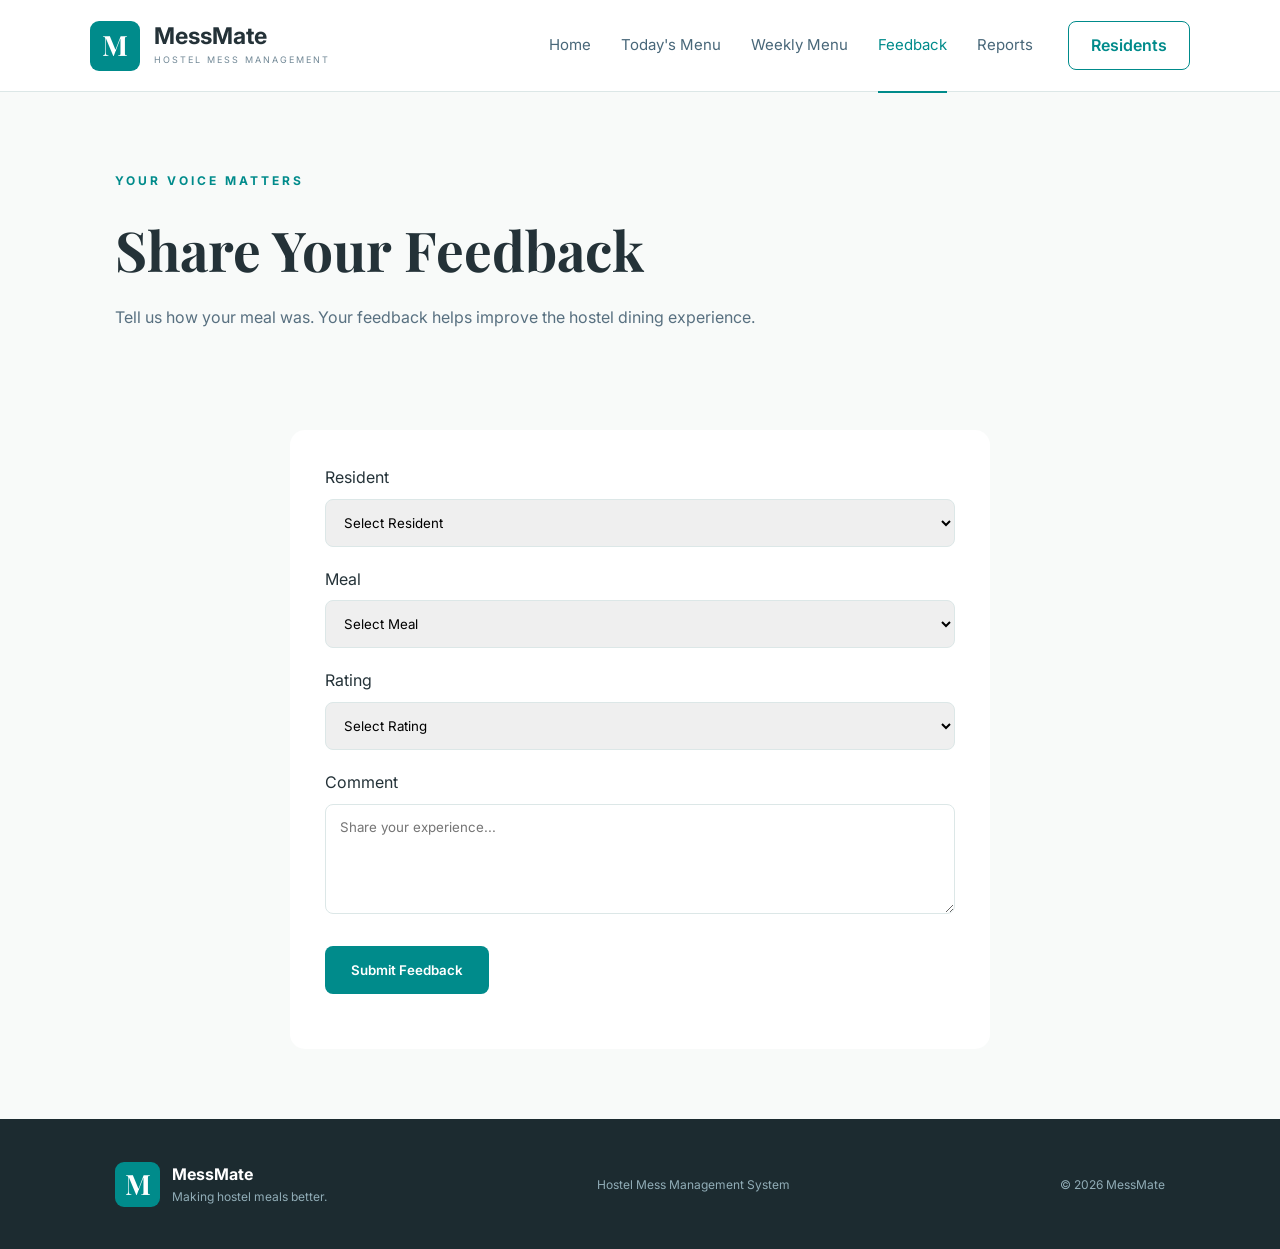
==== messmate/src/main/resources/static/feedback.html @ 9f2eb9ca "Dhevinth Project" ====
<!DOCTYPE html>
<html lang="en">

<head>

    <meta charset="UTF-8">
    <meta name="viewport" content="width=device-width, initial-scale=1.0">

    <title>MessMate | Feedback</title>

    <link rel="preconnect" href="https://fonts.googleapis.com">

    <link rel="preconnect"
          href="https://fonts.gstatic.com"
          crossorigin>

    <link href="https://fonts.googleapis.com/css2?family=Inter:wght@400;500;600;700&family=Playfair+Display:wght@600;700&display=swap"
          rel="stylesheet">

    <link rel="stylesheet"
          href="css/style.css">

</head>

<body>

<header class="navbar">

    <a href="index.html" class="logo">

        <div class="logo-box">M</div>

        <div>
            <h2>MessMate</h2>
            <span>HOSTEL MESS MANAGEMENT</span>
        </div>

    </a>

    <nav>

        <a href="index.html">Home</a>

        <a href="index.html#today">
            Today's Menu
        </a>

        <a href="menu.html">
            Weekly Menu
        </a>

        <a href="feedback.html" class="active">
            Feedback
        </a>

        <a href="reports.html">
            Reports
        </a>

    </nav>

    <a href="residents.html"
       class="resident-btn">
        Residents
    </a>

</header>


<section class="page-header">

    <span class="small-title">
        YOUR VOICE MATTERS
    </span>

    <h1>
        Share Your Feedback
    </h1>

    <p>
        Tell us how your meal was. Your feedback helps
        improve the hostel dining experience.
    </p>

</section>


<section class="section">

    <div class="feedback-card"
         style="max-width:700px;margin:auto;">

        <form id="feedbackForm">

            <label>Resident</label>

            <select id="residentId" required
                    style="width:100%;padding:14px;margin:8px 0 20px;border:1px solid #dce7e7;border-radius:8px;">
                <option value="">
                    Select Resident
                </option>
            </select>


            <label>Meal</label>

            <select id="mealId" required
                    style="width:100%;padding:14px;margin:8px 0 20px;border:1px solid #dce7e7;border-radius:8px;">
                <option value="">
                    Select Meal
                </option>
            </select>


            <label>Rating</label>

            <select id="rating" required
                    style="width:100%;padding:14px;margin:8px 0 20px;border:1px solid #dce7e7;border-radius:8px;">

                <option value="">
                    Select Rating
                </option>

                <option value="5">
                    5 - Excellent
                </option>

                <option value="4">
                    4 - Good
                </option>

                <option value="3">
                    3 - Average
                </option>

                <option value="2">
                    2 - Poor
                </option>

                <option value="1">
                    1 - Very Poor
                </option>

            </select>


            <label>
                Comment
            </label>

            <textarea id="comment"
                      maxlength="500"
                      rows="5"
                      placeholder="Share your experience..."
                      style="width:100%;padding:14px;margin:8px 0 25px;border:1px solid #dce7e7;border-radius:8px;resize:vertical;"></textarea>


            <button type="submit"
                    class="button primary">

                Submit Feedback

            </button>

        </form>


        <div id="message"
             style="margin-top:20px;">
        </div>

    </div>

</section>


<footer>

    <div class="footer-left">

        <div class="logo-box">
            M
        </div>

        <div>

            <strong>
                MessMate
            </strong>

            <span>
                Making hostel meals better.
            </span>

        </div>

    </div>

    <div class="footer-center">
        Hostel Mess Management System
    </div>

    <div class="footer-right">
        © 2026 MessMate
    </div>

</footer>


<script>

    const API = "/api";


    async function loadResidents() {

        const response =
            await fetch(
                API + "/residents"
            );

        const residents =
            await response.json();

        const select =
            document.getElementById(
                "residentId"
            );

        residents.forEach(resident => {

            const option =
                document.createElement("option");

            option.value =
                resident.id;

            option.textContent =
                resident.name +
                " - Room " +
                resident.roomNo;

            select.appendChild(option);

        });

    }


    async function loadMeals() {

        const today =
            new Date()
                .toISOString()
                .split("T")[0];


        const response =
            await fetch(
                API +
                "/meals?from=" +
                today +
                "&to=" +
                today
            );


        const meals =
            await response.json();


        const select =
            document.getElementById(
                "mealId"
            );


        meals.forEach(meal => {

            const option =
                document.createElement("option");

            option.value =
                meal.id;

            option.textContent =
                meal.mealType +
                " - " +
                meal.mealDate;

            select.appendChild(option);

        });

    }


    document.getElementById(
        "feedbackForm"
    ).addEventListener(
        "submit",
        async function(event) {

            event.preventDefault();


            const data = {

                residentId:
                    Number(
                        document.getElementById(
                            "residentId"
                        ).value
                    ),

                mealId:
                    Number(
                        document.getElementById(
                            "mealId"
                        ).value
                    ),

                rating:
                    Number(
                        document.getElementById(
                            "rating"
                        ).value
                    ),

                comment:
                document.getElementById(
                    "comment"
                ).value

            };


            const message =
                document.getElementById(
                    "message"
                );


            try {

                const response =
                    await fetch(
                        API + "/feedback",
                        {
                            method: "POST",

                            headers: {
                                "Content-Type":
                                    "application/json"
                            },

                            body:
                                JSON.stringify(data)
                        }
                    );


                const result =
                    await response.json();


                if (!response.ok) {

                    throw new Error(
                        result.error ||
                        "Unable to submit feedback"
                    );

                }


                message.innerHTML = `

                <div style="
                    padding:15px;
                    border-radius:8px;
                    background:#eaf7f6;
                    color:#006f73;
                ">
                    ✓ Feedback submitted successfully.
                </div>

            `;


                this.reset();


            } catch (error) {

                message.innerHTML = `

                <div style="
                    padding:15px;
                    border-radius:8px;
                    background:#fff0f0;
                    color:#c94b4b;
                ">
                    ${error.message}
                </div>

            `;

            }

        }
    );


    loadResidents();

    loadMeals();

</script>

</body>

</html>
---- messmate/src/main/resources/static/css/style.css ----
* {
    margin: 0;
    padding: 0;
    box-sizing: border-box;
}

:root {
    --teal: #008b8b;
    --teal-dark: #006f73;
    --teal-light: #eaf7f6;
    --cream: #f8faf9;
    --white: #ffffff;
    --dark: #243238;
    --text: #587080;
    --border: #dce7e7;
    --gold: #d4a72c;
    --danger: #c94b4b;
    --green: #59a36a;
}

html {
    scroll-behavior: smooth;
}

body {
    font-family: "Inter", sans-serif;
    background: var(--cream);
    color: var(--dark);
    line-height: 1.6;
}

a {
    text-decoration: none;
    color: inherit;
}

button,
input,
textarea,
select {
    font-family: inherit;
}

button {
    cursor: pointer;
}

.navbar {
    height: 92px;
    background: var(--white);
    border-bottom: 1px solid var(--border);
    display: flex;
    align-items: center;
    padding: 0 7%;
    gap: 35px;
    position: sticky;
    top: 0;
    z-index: 1000;
}

.logo {
    display: flex;
    align-items: center;
    gap: 14px;
    margin-right: auto;
}

.logo-box {
    width: 50px;
    height: 50px;
    border-radius: 9px;
    background: var(--teal);
    color: white;
    display: grid;
    place-items: center;
    font-family: "Playfair Display", serif;
    font-size: 28px;
    font-weight: 700;
}

.logo h2 {
    font-size: 23px;
    line-height: 1.1;
}

.logo span {
    display: block;
    color: #718896;
    font-size: 9px;
    letter-spacing: 2px;
    margin-top: 4px;
}

.navbar nav {
    display: flex;
    align-items: center;
    gap: 30px;
}

.navbar nav a {
    color: #486779;
    font-size: 15px;
    padding: 34px 0;
    border-bottom: 2px solid transparent;
}

.navbar nav a:hover,
.navbar nav a.active {
    color: var(--teal);
    border-bottom-color: var(--teal);
}

.resident-btn {
    border: 1px solid var(--teal);
    background: white;
    color: var(--teal);
    border-radius: 8px;
    padding: 11px 22px;
    font-weight: 600;
}

.resident-btn:hover {
    background: var(--teal);
    color: white;
}

.hero {
    min-height: 550px;
    padding: 95px 9% 70px;
    display: grid;
    grid-template-columns: 1.35fr .75fr;
    gap: 70px;
    align-items: center;
    background:
            radial-gradient(circle at 85% 25%, #eaf8f7 0, transparent 30%),
            var(--cream);
}

.small-title {
    color: var(--teal);
    font-size: 12px;
    letter-spacing: 3px;
    font-weight: 700;
}

.hero h1,
.page-header h1,
.section-heading h2,
.feedback-content h2 {
    font-family: "Playfair Display", serif;
}

.hero h1 {
    font-size: clamp(50px, 5vw, 78px);
    line-height: .98;
    margin: 25px 0;
    max-width: 800px;
}

.hero h1 span {
    color: var(--teal);
    display: block;
}

.hero p {
    max-width: 700px;
    color: var(--text);
    font-size: 17px;
}

.hero-buttons {
    display: flex;
    gap: 15px;
    margin-top: 35px;
}

.button {
    display: inline-flex;
    align-items: center;
    justify-content: center;
    border-radius: 8px;
    padding: 15px 25px;
    font-weight: 600;
    border: 1px solid transparent;
}

.button.primary {
    background: var(--teal);
    color: white;
}

.button.primary:hover {
    background: var(--teal-dark);
}

.button.secondary {
    background: white;
    color: var(--dark);
    border-color: var(--border);
}

.button.secondary:hover {
    border-color: var(--teal);
    color: var(--teal);
}

.today-card {
    background: white;
    border: 1px solid var(--border);
    border-radius: 16px;
    padding: 30px;
    box-shadow: 0 15px 40px rgba(30, 70, 70, .07);
}

.today-header {
    display: flex;
    justify-content: space-between;
    gap: 20px;
    padding-bottom: 25px;
    border-bottom: 1px solid var(--border);
}

.today-header span {
    color: var(--text);
    font-size: 14px;
}

.today-header h3 {
    font-family: "Playfair Display", serif;
    font-size: 27px;
    margin-top: 5px;
}

.open-status {
    color: #4d8b59;
    font-size: 13px;
    font-weight: 600;
}

.open-status i {
    width: 8px;
    height: 8px;
    display: inline-block;
    background: var(--green);
    border-radius: 50%;
    margin-right: 6px;
}

.meal-time-row {
    margin-top: 10px;
}

.meal-time-row > div {
    display: flex;
    justify-content: space-between;
    padding: 18px 0;
    border-bottom: 1px solid #edf1f1;
}

.meal-time-row span {
    color: var(--text);
}

.meal-time-row strong {
    font-size: 14px;
}

.stats-container {
    max-width: 82%;
    margin: -35px auto 70px;
    position: relative;
    z-index: 5;
    display: grid;
    grid-template-columns: repeat(4, 1fr);
    gap: 18px;
}

.stat {
    background: white;
    border: 1px solid var(--border);
    border-radius: 12px;
    padding: 24px;
    display: flex;
    align-items: center;
    gap: 16px;
    box-shadow: 0 8px 25px rgba(30, 70, 70, .05);
}

.stat-icon {
    width: 50px;
    height: 50px;
    border-radius: 9px;
    background: var(--teal-light);
    display: grid;
    place-items: center;
    font-size: 23px;
}

.stat strong {
    display: block;
    font-size: 24px;
}

.stat span {
    color: #75909f;
    font-size: 12px;
}

.section {
    max-width: 82%;
    margin: 0 auto;
    padding: 70px 0;
}

.section-heading {
    display: flex;
    justify-content: space-between;
    align-items: end;
    margin-bottom: 35px;
}

.section-heading h2 {
    font-size: 44px;
    line-height: 1;
    margin-top: 10px;
}

.date-label {
    color: var(--text);
}

.meal-grid {
    display: grid;
    grid-template-columns: repeat(3, 1fr);
    gap: 22px;
}

.meal-card {
    background: white;
    border: 1px solid var(--border);
    border-radius: 14px;
    padding: 28px;
    transition: .25s;
}

.meal-card:hover {
    transform: translateY(-4px);
    box-shadow: 0 12px 30px rgba(30, 70, 70, .08);
}

.meal-card h3 {
    font-family: "Playfair Display", serif;
    font-size: 26px;
    margin: 8px 0 20px;
}

.menu-list {
    display: flex;
    flex-wrap: wrap;
    gap: 8px;
}

.menu-tag {
    background: var(--teal-light);
    color: var(--teal-dark);
    padding: 7px 12px;
    border-radius: 20px;
    font-size: 12px;
}

.loading,
.empty-state {
    background: white;
    border: 1px solid var(--border);
    border-radius: 14px;
    padding: 45px;
    text-align: center;
    color: var(--text);
}

.features {
    padding: 100px 9%;
    background: #edf5f4;
    display: grid;
    grid-template-columns: .8fr 1.2fr;
    gap: 80px;
}

.features-intro h2 {
    font-family: "Playfair Display", serif;
    font-size: 45px;
    line-height: 1.05;
    margin: 18px 0;
}

.features-intro p {
    color: var(--text);
}

.feature-grid {
    display: grid;
    grid-template-columns: 1fr 1fr;
    gap: 40px;
}

.feature {
    border-top: 1px solid #c8d9d8;
    padding-top: 20px;
}

.feature > span {
    color: var(--teal);
    font-weight: 700;
    font-size: 12px;
}

.feature h3 {
    margin: 12px 0 8px;
}

.feature p {
    color: var(--text);
    font-size: 14px;
}

.weekly-container {
    display: grid;
    gap: 15px;
}

.week-day {
    background: white;
    border: 1px solid var(--border);
    border-radius: 12px;
    padding: 22px;
}

.feedback-section {
    padding: 100px 9%;
    background: #1f3035;
    color: white;
    display: grid;
    grid-template-columns: 1fr .8fr;
    gap: 80px;
    align-items: center;
}

.feedback-content h2 {
    font-size: 55px;
    line-height: 1;
    margin: 20px 0;
}

.feedback-content p {
    color: #b8c9ce;
    max-width: 600px;
}

.feedback-card {
    background: white;
    color: var(--dark);
    border-radius: 15px;
    padding: 35px;
}

.feedback-card > span {
    color: var(--text);
}

.stars {
    color: var(--gold);
    font-size: 34px;
    letter-spacing: 5px;
    margin: 20px 0;
}

.report-grid {
    display: grid;
    grid-template-columns: repeat(4, 1fr);
    gap: 24px;
}

.report-card {
    background: white;
    border: 1px solid var(--border);
    border-radius: 14px;
    padding: 40px 30px;
}

.report-card span {
    display: block;
    color: var(--text);
    font-size: 14px;
}

.report-card strong {
    display: block;
    color: var(--teal);
    font-family: "Playfair Display", serif;
    font-size: 48px;
    margin: 20px 0;
}

.report-card small {
    color: #78909d;
}

.page-header {
    max-width: 82%;
    margin: auto;
    padding: 75px 0 30px;
}

.page-header h1 {
    font-size: 55px;
    margin: 12px 0;
}

.page-header p {
    color: var(--text);
    max-width: 650px;
}

.rating-display {
    background: white;
    border: 1px solid var(--border);
    border-radius: 14px;
    padding: 40px;
    display: flex;
    align-items: center;
    gap: 50px;
}

.big-rating {
    display: flex;
    align-items: baseline;
}

.big-rating strong {
    color: var(--teal);
    font-family: "Playfair Display", serif;
    font-size: 75px;
}

.big-rating span {
    color: var(--text);
    font-size: 18px;
}

.rating-stars {
    color: var(--gold);
    font-size: 30px;
    letter-spacing: 5px;
}

.low-rated-container {
    display: grid;
    gap: 15px;
}

.low-rated-card {
    background: white;
    border: 1px solid var(--border);
    border-radius: 14px;
    padding: 25px 30px;
    display: flex;
    justify-content: space-between;
    align-items: center;
}

.low-rated-info h3 {
    font-family: "Playfair Display", serif;
    font-size: 25px;
    margin: 5px 0 12px;
}

.low-rated-info .menu-items {
    display: flex;
    flex-wrap: wrap;
    gap: 7px;
}

.low-rating {
    min-width: 120px;
    text-align: right;
}

.low-rating strong {
    color: var(--danger);
    font-family: "Playfair Display", serif;
    font-size: 35px;
}

.low-rating span {
    color: var(--gold);
}

.low-rating small {
    display: block;
    color: var(--text);
    font-size: 11px;
}

.empty-icon {
    font-size: 35px;
    margin-bottom: 10px;
}

footer {
    background: #1c2b30;
    color: white;
    min-height: 130px;
    padding: 35px 9%;
    display: flex;
    align-items: center;
    justify-content: space-between;
}

.footer-left {
    display: flex;
    align-items: center;
    gap: 12px;
}

.footer-left .logo-box {
    width: 45px;
    height: 45px;
}

.footer-left strong,
.footer-left span {
    display: block;
}

.footer-left span,
.footer-center,
.footer-right {
    color: #91adb7;
    font-size: 12px;
}

@media (max-width: 1000px) {

    .navbar {
        padding: 0 4%;
    }

    .navbar nav {
        gap: 15px;
    }

    .hero,
    .features,
    .feedback-section {
        grid-template-columns: 1fr;
    }

    .stats-container,
    .report-grid {
        grid-template-columns: repeat(2, 1fr);
    }

    .meal-grid {
        grid-template-columns: 1fr 1fr;
    }

}

@media (max-width: 700px) {

    .navbar {
        height: auto;
        padding: 15px 5%;
        flex-wrap: wrap;
    }

    .navbar nav {
        order: 3;
        width: 100%;
        overflow-x: auto;
    }

    .navbar nav a {
        padding: 12px 0;
        white-space: nowrap;
    }

    .hero {
        padding: 60px 7%;
    }

    .hero h1 {
        font-size: 48px;
    }

    .section,
    .page-header {
        max-width: 88%;
    }

    .stats-container {
        max-width: 88%;
        grid-template-columns: 1fr;
        margin-top: 20px;
    }

    .meal-grid,
    .feature-grid,
    .report-grid {
        grid-template-columns: 1fr;
    }

    .section-heading {
        align-items: start;
        flex-direction: column;
        gap: 15px;
    }

    .section-heading h2 {
        font-size: 38px;
    }

    .feedback-content h2,
    .page-header h1 {
        font-size: 45px;
    }

    .rating-display {
        flex-direction: column;
        align-items: flex-start;
        gap: 20px;
    }

    .low-rated-card {
        flex-direction: column;
        align-items: flex-start;
        gap: 20px;
    }

    .low-rating {
        text-align: left;
    }

    footer {
        flex-direction: column;
        gap: 20px;
        text-align: center;
    }
}
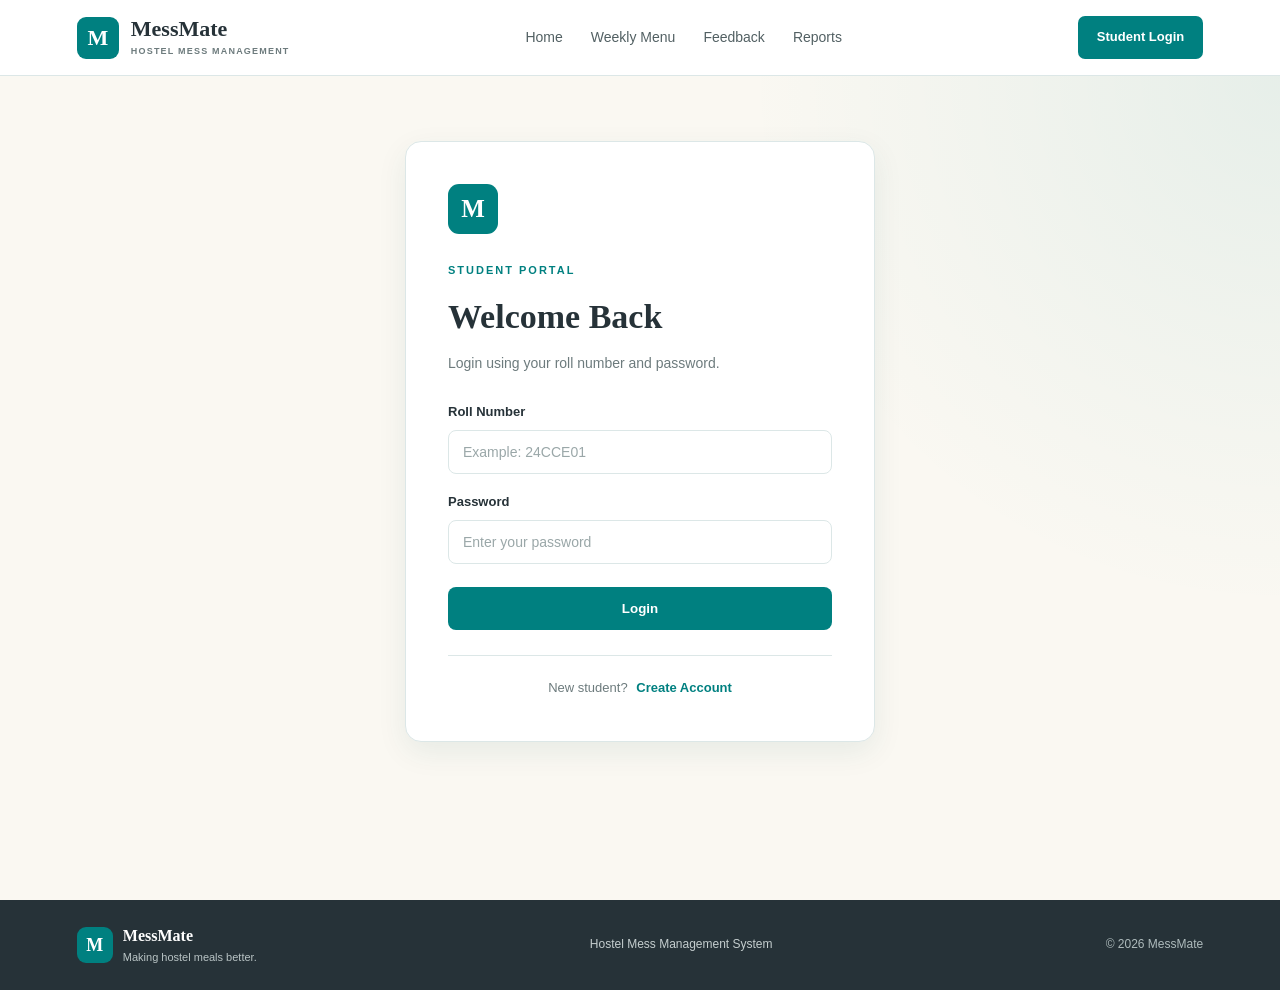
==== commit ecd62643: "Project" ====
--- a/messmate/src/main/resources/static/feedback.html
+++ b/messmate/src/main/resources/static/feedback.html
@@ -4,159 +4,159 @@
 <head>
 
     <meta charset="UTF-8">
-    <meta name="viewport" content="width=device-width, initial-scale=1.0">
-
-    <title>MessMate | Feedback</title>
-
-    <link rel="preconnect" href="https://fonts.googleapis.com">
-
-    <link rel="preconnect"
-          href="https://fonts.gstatic.com"
-          crossorigin>
-
-    <link href="https://fonts.googleapis.com/css2?family=Inter:wght@400;500;600;700&family=Playfair+Display:wght@600;700&display=swap"
-          rel="stylesheet">
+
+    <meta name="viewport"
+          content="width=device-width, initial-scale=1.0">
+
+    <title>Meal Feedback - MessMate</title>
 
     <link rel="stylesheet"
           href="css/style.css">
 
 </head>
 
-<body>
-
-<header class="navbar">
-
-    <a href="index.html" class="logo">
-
-        <div class="logo-box">M</div>
+<body class="dashboard-page">
+
+<nav class="navbar">
+
+    <div class="nav-container">
+
+        <a href="student-dashboard.html"
+           class="brand">
+            MessMate
+        </a>
+
+        <div class="nav-links">
+
+            <a href="student-dashboard.html">
+                Dashboard
+            </a>
+
+            <a href="menu.html">
+                Menu
+            </a>
+
+            <a href="optout.html">
+                Meal Opt-Out
+            </a>
+
+            <a href="#"
+               id="logoutBtn">
+                Logout
+            </a>
+
+        </div>
+
+    </div>
+
+</nav>
+
+
+<main>
+
+    <section class="dashboard-header">
 
         <div>
-            <h2>MessMate</h2>
-            <span>HOSTEL MESS MANAGEMENT</span>
+
+            <p class="small-title">
+                STUDENT PORTAL
+            </p>
+
+            <h1>
+                Meal Feedback
+            </h1>
+
+            <p>
+                Rate your meal and share your feedback.
+            </p>
+
         </div>
 
-    </a>
-
-    <nav>
-
-        <a href="index.html">Home</a>
-
-        <a href="index.html#today">
-            Today's Menu
-        </a>
-
-        <a href="menu.html">
-            Weekly Menu
-        </a>
-
-        <a href="feedback.html" class="active">
-            Feedback
-        </a>
-
-        <a href="reports.html">
-            Reports
-        </a>
-
-    </nav>
-
-    <a href="residents.html"
-       class="resident-btn">
-        Residents
-    </a>
-
-</header>
-
-
-<section class="page-header">
-
-    <span class="small-title">
-        YOUR VOICE MATTERS
-    </span>
-
-    <h1>
-        Share Your Feedback
-    </h1>
-
-    <p>
-        Tell us how your meal was. Your feedback helps
-        improve the hostel dining experience.
-    </p>
-
-</section>
-
-
-<section class="section">
-
-    <div class="feedback-card"
-         style="max-width:700px;margin:auto;">
+    </section>
+
+
+    <section class="student-profile-card">
+
+        <h2>
+            Submit Feedback
+        </h2>
+
+        <br>
+
 
         <form id="feedbackForm">
 
-            <label>Resident</label>
-
-            <select id="residentId" required
-                    style="width:100%;padding:14px;margin:8px 0 20px;border:1px solid #dce7e7;border-radius:8px;">
+            <label for="meal">
+                Select Meal
+            </label>
+
+            <select id="meal"
+                    required>
+
                 <option value="">
-                    Select Resident
-                </option>
+                    Loading meals...
+                </option>
+
             </select>
 
 
-            <label>Meal</label>
-
-            <select id="mealId" required
-                    style="width:100%;padding:14px;margin:8px 0 20px;border:1px solid #dce7e7;border-radius:8px;">
+            <br><br>
+
+
+            <label for="rating">
+                Rating
+            </label>
+
+            <select id="rating"
+                    required>
+
                 <option value="">
-                    Select Meal
-                </option>
-            </select>
-
-
-            <label>Rating</label>
-
-            <select id="rating" required
-                    style="width:100%;padding:14px;margin:8px 0 20px;border:1px solid #dce7e7;border-radius:8px;">
-
-                <option value="">
-                    Select Rating
+                    Select rating
+                </option>
+
+                <option value="1">
+                    1 - Very Poor
+                </option>
+
+                <option value="2">
+                    2 - Poor
+                </option>
+
+                <option value="3">
+                    3 - Average
+                </option>
+
+                <option value="4">
+                    4 - Good
                 </option>
 
                 <option value="5">
                     5 - Excellent
                 </option>
 
-                <option value="4">
-                    4 - Good
-                </option>
-
-                <option value="3">
-                    3 - Average
-                </option>
-
-                <option value="2">
-                    2 - Poor
-                </option>
-
-                <option value="1">
-                    1 - Very Poor
-                </option>
-
             </select>
 
 
-            <label>
+            <br><br>
+
+
+            <label for="comment">
                 Comment
             </label>
 
-            <textarea id="comment"
-                      maxlength="500"
-                      rows="5"
-                      placeholder="Share your experience..."
-                      style="width:100%;padding:14px;margin:8px 0 25px;border:1px solid #dce7e7;border-radius:8px;resize:vertical;"></textarea>
-
-
-            <button type="submit"
-                    class="button primary">
+            <textarea
+                    id="comment"
+                    rows="5"
+                    placeholder="Write your feedback..."
+            ></textarea>
+
+
+            <br>
+
+
+            <button
+                    type="submit"
+                    class="auth-button">
 
                 Submit Feedback
 
@@ -165,187 +165,135 @@
         </form>
 
 
-        <div id="message"
-             style="margin-top:20px;">
-        </div>
-
-    </div>
-
-</section>
-
-
-<footer>
-
-    <div class="footer-left">
-
-        <div class="logo-box">
-            M
-        </div>
-
-        <div>
-
-            <strong>
-                MessMate
-            </strong>
-
-            <span>
-                Making hostel meals better.
-            </span>
-
-        </div>
-
-    </div>
-
-    <div class="footer-center">
-        Hostel Mess Management System
-    </div>
-
-    <div class="footer-right">
-        © 2026 MessMate
-    </div>
-
-</footer>
+        <div id="message"></div>
+
+    </section>
+
+</main>
 
 
 <script>
 
-    const API = "/api";
-
-
-    async function loadResidents() {
-
-        const response =
-            await fetch(
-                API + "/residents"
-            );
-
-        const residents =
-            await response.json();
+    const studentId =
+        localStorage.getItem("studentId");
+
+
+    if (!studentId) {
+
+        window.location.href =
+            "student-login.html";
+
+    }
+
+
+    async function loadMeals() {
 
         const select =
-            document.getElementById(
-                "residentId"
-            );
-
-        residents.forEach(resident => {
-
-            const option =
-                document.createElement("option");
-
-            option.value =
-                resident.id;
-
-            option.textContent =
-                resident.name +
-                " - Room " +
-                resident.roomNo;
-
-            select.appendChild(option);
-
-        });
+            document.getElementById("meal");
+
+
+        const today =
+            new Date();
+
+
+        const date =
+            today.toISOString().split("T")[0];
+
+
+        try {
+
+            const response =
+                await fetch(
+                    "/api/meals?from=" +
+                    date +
+                    "&to=" +
+                    date
+                );
+
+
+            if (!response.ok) {
+
+                throw new Error(
+                    "Unable to load meals."
+                );
+
+            }
+
+
+            const meals =
+                await response.json();
+
+
+            select.innerHTML =
+                '<option value="">Select a meal</option>';
+
+
+            meals.forEach(function (meal) {
+
+                const option =
+                    document.createElement("option");
+
+
+                option.value =
+                    meal.id;
+
+
+                option.textContent =
+                    meal.mealDate +
+                    " - " +
+                    meal.mealType;
+
+
+                select.appendChild(option);
+
+            });
+
+
+        } catch (error) {
+
+            select.innerHTML =
+                '<option value="">Unable to load meals</option>';
+
+            document.getElementById("message")
+                .className = "error-message";
+
+            document.getElementById("message")
+                .textContent = error.message;
+
+        }
 
     }
 
 
-    async function loadMeals() {
-
-        const today =
-            new Date()
-                .toISOString()
-                .split("T")[0];
-
-
-        const response =
-            await fetch(
-                API +
-                "/meals?from=" +
-                today +
-                "&to=" +
-                today
-            );
-
-
-        const meals =
-            await response.json();
-
-
-        const select =
-            document.getElementById(
-                "mealId"
-            );
-
-
-        meals.forEach(meal => {
-
-            const option =
-                document.createElement("option");
-
-            option.value =
-                meal.id;
-
-            option.textContent =
-                meal.mealType +
-                " - " +
-                meal.mealDate;
-
-            select.appendChild(option);
-
-        });
-
-    }
-
-
-    document.getElementById(
-        "feedbackForm"
-    ).addEventListener(
-        "submit",
-        async function(event) {
+    document
+        .getElementById("feedbackForm")
+        .addEventListener("submit", async function (event) {
 
             event.preventDefault();
 
 
-            const data = {
-
-                residentId:
-                    Number(
-                        document.getElementById(
-                            "residentId"
-                        ).value
-                    ),
-
-                mealId:
-                    Number(
-                        document.getElementById(
-                            "mealId"
-                        ).value
-                    ),
-
-                rating:
-                    Number(
-                        document.getElementById(
-                            "rating"
-                        ).value
-                    ),
-
-                comment:
-                document.getElementById(
-                    "comment"
-                ).value
-
-            };
+            const mealId =
+                document.getElementById("meal").value;
+
+
+            const rating =
+                document.getElementById("rating").value;
+
+
+            const comment =
+                document.getElementById("comment")
+                    .value.trim();
 
 
             const message =
-                document.getElementById(
-                    "message"
-                );
+                document.getElementById("message");
 
 
             try {
 
                 const response =
                     await fetch(
-                        API + "/feedback",
+                        "/api/feedback",
                         {
                             method: "POST",
 
@@ -354,65 +302,86 @@
                                     "application/json"
                             },
 
-                            body:
-                                JSON.stringify(data)
+                            body: JSON.stringify({
+
+                                residentId:
+                                    Number(studentId),
+
+                                mealId:
+                                    Number(mealId),
+
+                                rating:
+                                    Number(rating),
+
+                                comment:
+                                comment
+
+                            })
                         }
                     );
 
 
                 const result =
-                    await response.json();
+                    await response.json()
+                        .catch(() => ({}));
 
 
                 if (!response.ok) {
 
                     throw new Error(
-                        result.error ||
-                        "Unable to submit feedback"
+                        result.message ||
+                        "Unable to submit feedback."
                     );
 
                 }
 
 
-                message.innerHTML = `
-
-                <div style="
-                    padding:15px;
-                    border-radius:8px;
-                    background:#eaf7f6;
-                    color:#006f73;
-                ">
-                    ✓ Feedback submitted successfully.
-                </div>
-
-            `;
-
-
-                this.reset();
+                message.className =
+                    "success-message";
+
+
+                message.textContent =
+                    "Feedback submitted successfully.";
+
+
+                document
+                    .getElementById("feedbackForm")
+                    .reset();
 
 
             } catch (error) {
 
-                message.innerHTML = `
-
-                <div style="
-                    padding:15px;
-                    border-radius:8px;
-                    background:#fff0f0;
-                    color:#c94b4b;
-                ">
-                    ${error.message}
-                </div>
-
-            `;
+                message.className =
+                    "error-message";
+
+
+                message.textContent =
+                    error.message;
 
             }
 
-        }
-    );
-
-
-    loadResidents();
+        });
+
+
+    document
+        .getElementById("logoutBtn")
+        .addEventListener("click", function (event) {
+
+            event.preventDefault();
+
+
+            localStorage.removeItem("studentId");
+
+            localStorage.removeItem(
+                "studentRollNumber"
+            );
+
+
+            window.location.href =
+                "student-login.html";
+
+        });
+
 
     loadMeals();
 
--- a/messmate/src/main/resources/static/css/style.css
+++ b/messmate/src/main/resources/static/css/style.css
@@ -1,31 +1,29 @@
+:root {
+    --teal: #008080;
+    --teal-dark: #006f73;
+    --teal-light: #eaf7f6;
+    --cream: #faf8f2;
+    --white: #ffffff;
+    --gray: #f3f5f5;
+    --border: #dce7e7;
+    --charcoal: #263238;
+    --muted: #6d7b7d;
+    --gold: #b89b5e;
+    --danger: #c94b4b;
+    --success: #247a58;
+    --shadow: 0 10px 30px rgba(0, 80, 80, 0.08);
+}
+
 * {
+    box-sizing: border-box;
     margin: 0;
     padding: 0;
-    box-sizing: border-box;
-}
-
-:root {
-    --teal: #008b8b;
-    --teal-dark: #006f73;
-    --teal-light: #eaf7f6;
-    --cream: #f8faf9;
-    --white: #ffffff;
-    --dark: #243238;
-    --text: #587080;
-    --border: #dce7e7;
-    --gold: #d4a72c;
-    --danger: #c94b4b;
-    --green: #59a36a;
-}
-
-html {
-    scroll-behavior: smooth;
 }
 
 body {
     font-family: "Inter", sans-serif;
+    color: var(--charcoal);
     background: var(--cream);
-    color: var(--dark);
     line-height: 1.6;
 }
 
@@ -36,8 +34,8 @@
 
 button,
 input,
-textarea,
-select {
+select,
+textarea {
     font-family: inherit;
 }
 
@@ -45,143 +43,146 @@
     cursor: pointer;
 }
 
+
+/* =========================
+   NAVBAR
+========================= */
+
 .navbar {
-    height: 92px;
+    height: 76px;
+    padding: 0 6%;
     background: var(--white);
     border-bottom: 1px solid var(--border);
-    display: flex;
-    align-items: center;
-    padding: 0 7%;
-    gap: 35px;
+
+    display: flex;
+    align-items: center;
+    justify-content: space-between;
+
     position: sticky;
     top: 0;
-    z-index: 1000;
+    z-index: 100;
 }
 
 .logo {
     display: flex;
     align-items: center;
-    gap: 14px;
-    margin-right: auto;
+    gap: 12px;
 }
 
 .logo-box {
-    width: 50px;
-    height: 50px;
-    border-radius: 9px;
+    width: 42px;
+    height: 42px;
+
+    display: flex;
+    align-items: center;
+    justify-content: center;
+
     background: var(--teal);
     color: white;
-    display: grid;
-    place-items: center;
+
+    border-radius: 9px;
+
     font-family: "Playfair Display", serif;
-    font-size: 28px;
+    font-size: 22px;
     font-weight: 700;
 }
 
 .logo h2 {
-    font-size: 23px;
+    font-family: "Playfair Display", serif;
+    font-size: 22px;
     line-height: 1.1;
 }
 
 .logo span {
     display: block;
-    color: #718896;
+    margin-top: 3px;
+
+    color: var(--muted);
     font-size: 9px;
-    letter-spacing: 2px;
-    margin-top: 4px;
+    letter-spacing: 1.2px;
+    font-weight: 600;
 }
 
 .navbar nav {
     display: flex;
     align-items: center;
-    gap: 30px;
+    gap: 28px;
 }
 
 .navbar nav a {
-    color: #486779;
-    font-size: 15px;
-    padding: 34px 0;
-    border-bottom: 2px solid transparent;
+    color: #526063;
+    font-size: 14px;
+    font-weight: 500;
+    transition: 0.2s;
 }
 
 .navbar nav a:hover,
 .navbar nav a.active {
     color: var(--teal);
-    border-bottom-color: var(--teal);
 }
 
 .resident-btn {
-    border: 1px solid var(--teal);
-    background: white;
-    color: var(--teal);
-    border-radius: 8px;
-    padding: 11px 22px;
-    font-weight: 600;
-}
-
-.resident-btn:hover {
+    border: 0;
     background: var(--teal);
     color: white;
-}
-
-.hero {
-    min-height: 550px;
-    padding: 95px 9% 70px;
-    display: grid;
-    grid-template-columns: 1.35fr .75fr;
-    gap: 70px;
-    align-items: center;
-    background:
-            radial-gradient(circle at 85% 25%, #eaf8f7 0, transparent 30%),
-            var(--cream);
+
+    padding: 11px 19px;
+    border-radius: 7px;
+
+    font-size: 13px;
+    font-weight: 600;
+}
+
+.resident-btn:hover {
+    background: var(--teal-dark);
+}
+
+
+/* =========================
+   GENERAL
+========================= */
+
+h1,
+h2,
+h3 {
+    font-family: "Playfair Display", serif;
+}
+
+.section {
+    padding: 70px 6%;
+}
+
+.page-header {
+    text-align: center;
+    padding: 75px 20px 55px;
+    background: var(--white);
+    border-bottom: 1px solid var(--border);
+}
+
+.page-header h1 {
+    margin-top: 8px;
+    font-size: 42px;
+}
+
+.page-header p {
+    max-width: 650px;
+    margin: 12px auto 0;
+    color: var(--muted);
 }
 
 .small-title {
     color: var(--teal);
-    font-size: 12px;
-    letter-spacing: 3px;
+    font-size: 11px;
+    letter-spacing: 2px;
     font-weight: 700;
 }
 
-.hero h1,
-.page-header h1,
-.section-heading h2,
-.feedback-content h2 {
-    font-family: "Playfair Display", serif;
-}
-
-.hero h1 {
-    font-size: clamp(50px, 5vw, 78px);
-    line-height: .98;
-    margin: 25px 0;
-    max-width: 800px;
-}
-
-.hero h1 span {
-    color: var(--teal);
-    display: block;
-}
-
-.hero p {
-    max-width: 700px;
-    color: var(--text);
-    font-size: 17px;
-}
-
-.hero-buttons {
-    display: flex;
-    gap: 15px;
-    margin-top: 35px;
-}
-
 .button {
-    display: inline-flex;
-    align-items: center;
-    justify-content: center;
+    border: 0;
     border-radius: 8px;
-    padding: 15px 25px;
+    padding: 12px 20px;
     font-weight: 600;
-    border: 1px solid transparent;
+    display: inline-block;
 }
 
 .button.primary {
@@ -193,557 +194,473 @@
     background: var(--teal-dark);
 }
 
-.button.secondary {
-    background: white;
-    color: var(--dark);
-    border-color: var(--border);
-}
-
-.button.secondary:hover {
-    border-color: var(--teal);
-    color: var(--teal);
-}
-
-.today-card {
-    background: white;
+
+/* =========================
+   AUTH PAGES
+========================= */
+
+.auth-page {
+    min-height: calc(100vh - 76px);
+    padding: 65px 20px;
+
+    display: flex;
+    justify-content: center;
+    align-items: flex-start;
+
+    background:
+            radial-gradient(
+                    circle at top right,
+                    rgba(0, 128, 128, 0.08),
+                    transparent 35%
+            ),
+            var(--cream);
+}
+
+.auth-card {
+    width: 100%;
+    max-width: 470px;
+
+    background: var(--white);
+    padding: 42px;
+
     border: 1px solid var(--border);
     border-radius: 16px;
-    padding: 30px;
-    box-shadow: 0 15px 40px rgba(30, 70, 70, .07);
-}
-
-.today-header {
-    display: flex;
-    justify-content: space-between;
-    gap: 20px;
+
+    box-shadow: var(--shadow);
+}
+
+.register-card {
+    max-width: 600px;
+}
+
+.auth-icon {
+    width: 50px;
+    height: 50px;
+
+    margin-bottom: 22px;
+
+    display: flex;
+    align-items: center;
+    justify-content: center;
+
+    background: var(--teal);
+    color: white;
+
+    border-radius: 11px;
+
+    font-family: "Playfair Display", serif;
+    font-size: 25px;
+    font-weight: 700;
+}
+
+.auth-card h1 {
+    margin-top: 8px;
+    font-size: 34px;
+}
+
+.auth-description {
+    margin: 8px 0 28px;
+    color: var(--muted);
+    font-size: 14px;
+}
+
+.auth-card form {
+    display: flex;
+    flex-direction: column;
+}
+
+.auth-card label {
+    margin: 0 0 7px;
+    color: var(--charcoal);
+    font-size: 13px;
+    font-weight: 600;
+}
+
+.auth-card input,
+.auth-card select {
+    width: 100%;
+    padding: 13px 14px;
+
+    margin-bottom: 18px;
+
+    background: white;
+    color: var(--charcoal);
+
+    border: 1px solid var(--border);
+    border-radius: 8px;
+
+    outline: none;
+    font-size: 14px;
+
+    transition: border 0.2s, box-shadow 0.2s;
+}
+
+.auth-card input:focus,
+.auth-card select:focus {
+    border-color: var(--teal);
+    box-shadow: 0 0 0 3px rgba(0, 128, 128, 0.08);
+}
+
+.auth-card input::placeholder {
+    color: #9aa7a8;
+}
+
+.input-help {
+    margin-top: -13px;
+    margin-bottom: 18px;
+
+    color: var(--muted);
+    font-size: 11px;
+}
+
+.auth-button {
+    width: 100%;
+    margin-top: 5px;
+    padding: 14px;
+}
+
+.auth-footer {
+    margin-top: 25px;
+    padding-top: 22px;
+
+    border-top: 1px solid var(--border);
+
+    text-align: center;
+    color: var(--muted);
+    font-size: 13px;
+}
+
+.auth-footer a {
+    margin-left: 5px;
+    color: var(--teal);
+    font-weight: 700;
+}
+
+.success-message {
+    margin-top: 18px;
+    padding: 13px 15px;
+
+    background: #eaf7f0;
+    color: var(--success);
+
+    border: 1px solid #ccebdc;
+    border-radius: 8px;
+
+    font-size: 13px;
+}
+
+.error-message {
+    margin-top: 18px;
+    padding: 13px 15px;
+
+    background: #fff0f0;
+    color: var(--danger);
+
+    border: 1px solid #f1cccc;
+    border-radius: 8px;
+
+    font-size: 13px;
+}
+
+
+/* =========================
+   STUDENT DASHBOARD
+========================= */
+
+.dashboard-page {
+    min-height: calc(100vh - 76px);
+}
+
+.dashboard-header {
+    padding-bottom: 45px;
+}
+
+.dashboard-header h1 {
+    font-size: 42px;
+}
+
+.student-profile-card {
+    max-width: 1000px;
+    margin: 0 auto;
+
+    padding: 32px;
+
+    background: white;
+
+    border: 1px solid var(--border);
+    border-radius: 16px;
+
+    box-shadow: var(--shadow);
+}
+
+.profile-heading {
+    display: flex;
+    align-items: center;
+    gap: 18px;
+
     padding-bottom: 25px;
     border-bottom: 1px solid var(--border);
 }
 
-.today-header span {
-    color: var(--text);
-    font-size: 14px;
-}
-
-.today-header h3 {
+.profile-avatar {
+    width: 58px;
+    height: 58px;
+
+    display: flex;
+    align-items: center;
+    justify-content: center;
+
+    border-radius: 50%;
+
+    background: var(--teal-light);
+    color: var(--teal);
+
     font-family: "Playfair Display", serif;
-    font-size: 27px;
-    margin-top: 5px;
-}
-
-.open-status {
-    color: #4d8b59;
-    font-size: 13px;
-    font-weight: 600;
-}
-
-.open-status i {
-    width: 8px;
-    height: 8px;
-    display: inline-block;
-    background: var(--green);
-    border-radius: 50%;
-    margin-right: 6px;
-}
-
-.meal-time-row {
-    margin-top: 10px;
-}
-
-.meal-time-row > div {
-    display: flex;
-    justify-content: space-between;
-    padding: 18px 0;
-    border-bottom: 1px solid #edf1f1;
-}
-
-.meal-time-row span {
-    color: var(--text);
-}
-
-.meal-time-row strong {
-    font-size: 14px;
-}
-
-.stats-container {
-    max-width: 82%;
-    margin: -35px auto 70px;
-    position: relative;
-    z-index: 5;
-    display: grid;
-    grid-template-columns: repeat(4, 1fr);
-    gap: 18px;
-}
-
-.stat {
-    background: white;
-    border: 1px solid var(--border);
-    border-radius: 12px;
-    padding: 24px;
-    display: flex;
-    align-items: center;
-    gap: 16px;
-    box-shadow: 0 8px 25px rgba(30, 70, 70, .05);
-}
-
-.stat-icon {
-    width: 50px;
-    height: 50px;
-    border-radius: 9px;
-    background: var(--teal-light);
-    display: grid;
-    place-items: center;
-    font-size: 23px;
-}
-
-.stat strong {
-    display: block;
-    font-size: 24px;
-}
-
-.stat span {
-    color: #75909f;
-    font-size: 12px;
-}
-
-.section {
-    max-width: 82%;
-    margin: 0 auto;
-    padding: 70px 0;
-}
-
-.section-heading {
-    display: flex;
-    justify-content: space-between;
-    align-items: end;
-    margin-bottom: 35px;
-}
-
-.section-heading h2 {
-    font-size: 44px;
-    line-height: 1;
-    margin-top: 10px;
-}
-
-.date-label {
-    color: var(--text);
-}
-
-.meal-grid {
+    font-size: 25px;
+    font-weight: 700;
+}
+
+.profile-heading h2 {
+    margin-top: 2px;
+    font-size: 25px;
+}
+
+.profile-grid {
     display: grid;
     grid-template-columns: repeat(3, 1fr);
-    gap: 22px;
-}
-
-.meal-card {
+    gap: 20px;
+
+    margin-top: 25px;
+}
+
+.profile-item {
+    padding: 18px;
+
+    background: var(--gray);
+    border-radius: 10px;
+}
+
+.profile-item span {
+    display: block;
+    margin-bottom: 5px;
+
+    color: var(--muted);
+    font-size: 11px;
+    text-transform: uppercase;
+    letter-spacing: 0.7px;
+}
+
+.profile-item strong {
+    font-size: 15px;
+    color: var(--charcoal);
+}
+
+.section-heading {
+    max-width: 1000px;
+    margin: 0 auto 25px;
+}
+
+.section-heading h2 {
+    margin-top: 5px;
+    font-size: 30px;
+}
+
+
+/* =========================
+   FEATURE CARDS
+========================= */
+
+.feature-grid {
+    max-width: 1000px;
+    margin: 0 auto;
+
+    display: grid;
+    grid-template-columns: repeat(3, 1fr);
+    gap: 20px;
+}
+
+.feature-card {
+    padding: 28px;
+
     background: white;
+
     border: 1px solid var(--border);
-    border-radius: 14px;
-    padding: 28px;
-    transition: .25s;
-}
-
-.meal-card:hover {
+    border-radius: 13px;
+
+    box-shadow: 0 5px 18px rgba(0, 80, 80, 0.05);
+
+    transition: transform 0.2s, box-shadow 0.2s;
+}
+
+.feature-card:hover {
     transform: translateY(-4px);
-    box-shadow: 0 12px 30px rgba(30, 70, 70, .08);
-}
-
-.meal-card h3 {
-    font-family: "Playfair Display", serif;
-    font-size: 26px;
-    margin: 8px 0 20px;
-}
-
-.menu-list {
-    display: flex;
-    flex-wrap: wrap;
-    gap: 8px;
-}
-
-.menu-tag {
-    background: var(--teal-light);
-    color: var(--teal-dark);
-    padding: 7px 12px;
-    border-radius: 20px;
-    font-size: 12px;
-}
-
-.loading,
-.empty-state {
-    background: white;
-    border: 1px solid var(--border);
-    border-radius: 14px;
-    padding: 45px;
-    text-align: center;
-    color: var(--text);
-}
-
-.features {
-    padding: 100px 9%;
-    background: #edf5f4;
-    display: grid;
-    grid-template-columns: .8fr 1.2fr;
-    gap: 80px;
-}
-
-.features-intro h2 {
-    font-family: "Playfair Display", serif;
-    font-size: 45px;
-    line-height: 1.05;
-    margin: 18px 0;
-}
-
-.features-intro p {
-    color: var(--text);
-}
-
-.feature-grid {
-    display: grid;
-    grid-template-columns: 1fr 1fr;
-    gap: 40px;
-}
-
-.feature {
-    border-top: 1px solid #c8d9d8;
-    padding-top: 20px;
-}
-
-.feature > span {
-    color: var(--teal);
-    font-weight: 700;
-    font-size: 12px;
-}
-
-.feature h3 {
-    margin: 12px 0 8px;
-}
-
-.feature p {
-    color: var(--text);
-    font-size: 14px;
-}
-
-.weekly-container {
-    display: grid;
-    gap: 15px;
-}
-
-.week-day {
-    background: white;
-    border: 1px solid var(--border);
-    border-radius: 12px;
-    padding: 22px;
-}
-
-.feedback-section {
-    padding: 100px 9%;
-    background: #1f3035;
-    color: white;
-    display: grid;
-    grid-template-columns: 1fr .8fr;
-    gap: 80px;
-    align-items: center;
-}
-
-.feedback-content h2 {
-    font-size: 55px;
-    line-height: 1;
-    margin: 20px 0;
-}
-
-.feedback-content p {
-    color: #b8c9ce;
-    max-width: 600px;
-}
-
-.feedback-card {
-    background: white;
-    color: var(--dark);
-    border-radius: 15px;
-    padding: 35px;
-}
-
-.feedback-card > span {
-    color: var(--text);
-}
-
-.stars {
-    color: var(--gold);
-    font-size: 34px;
-    letter-spacing: 5px;
-    margin: 20px 0;
-}
-
-.report-grid {
-    display: grid;
-    grid-template-columns: repeat(4, 1fr);
-    gap: 24px;
-}
-
-.report-card {
-    background: white;
-    border: 1px solid var(--border);
-    border-radius: 14px;
-    padding: 40px 30px;
-}
-
-.report-card span {
-    display: block;
-    color: var(--text);
-    font-size: 14px;
-}
-
-.report-card strong {
-    display: block;
-    color: var(--teal);
-    font-family: "Playfair Display", serif;
-    font-size: 48px;
-    margin: 20px 0;
-}
-
-.report-card small {
-    color: #78909d;
-}
-
-.page-header {
-    max-width: 82%;
-    margin: auto;
-    padding: 75px 0 30px;
-}
-
-.page-header h1 {
-    font-size: 55px;
-    margin: 12px 0;
-}
-
-.page-header p {
-    color: var(--text);
-    max-width: 650px;
-}
-
-.rating-display {
-    background: white;
-    border: 1px solid var(--border);
-    border-radius: 14px;
-    padding: 40px;
-    display: flex;
-    align-items: center;
-    gap: 50px;
-}
-
-.big-rating {
-    display: flex;
-    align-items: baseline;
-}
-
-.big-rating strong {
-    color: var(--teal);
-    font-family: "Playfair Display", serif;
-    font-size: 75px;
-}
-
-.big-rating span {
-    color: var(--text);
-    font-size: 18px;
-}
-
-.rating-stars {
-    color: var(--gold);
-    font-size: 30px;
-    letter-spacing: 5px;
-}
-
-.low-rated-container {
-    display: grid;
-    gap: 15px;
-}
-
-.low-rated-card {
-    background: white;
-    border: 1px solid var(--border);
-    border-radius: 14px;
-    padding: 25px 30px;
-    display: flex;
-    justify-content: space-between;
-    align-items: center;
-}
-
-.low-rated-info h3 {
-    font-family: "Playfair Display", serif;
-    font-size: 25px;
-    margin: 5px 0 12px;
-}
-
-.low-rated-info .menu-items {
-    display: flex;
-    flex-wrap: wrap;
-    gap: 7px;
-}
-
-.low-rating {
-    min-width: 120px;
-    text-align: right;
-}
-
-.low-rating strong {
-    color: var(--danger);
-    font-family: "Playfair Display", serif;
-    font-size: 35px;
-}
-
-.low-rating span {
-    color: var(--gold);
-}
-
-.low-rating small {
-    display: block;
-    color: var(--text);
-    font-size: 11px;
-}
-
-.empty-icon {
-    font-size: 35px;
-    margin-bottom: 10px;
-}
-
-footer {
-    background: #1c2b30;
-    color: white;
-    min-height: 130px;
-    padding: 35px 9%;
-    display: flex;
-    align-items: center;
-    justify-content: space-between;
-}
-
-.footer-left {
-    display: flex;
-    align-items: center;
-    gap: 12px;
-}
-
-.footer-left .logo-box {
+    box-shadow: var(--shadow);
+}
+
+.feature-icon {
     width: 45px;
     height: 45px;
-}
-
-.footer-left strong,
+
+    margin-bottom: 18px;
+
+    display: flex;
+    align-items: center;
+    justify-content: center;
+
+    border-radius: 9px;
+
+    background: var(--teal-light);
+    color: var(--teal);
+
+    font-size: 21px;
+}
+
+.feature-card h3 {
+    margin-bottom: 8px;
+    font-size: 21px;
+}
+
+.feature-card p {
+    color: var(--muted);
+    font-size: 13px;
+}
+
+
+/* =========================
+   FOOTER
+========================= */
+
+footer {
+    min-height: 90px;
+
+    padding: 22px 6%;
+
+    background: var(--charcoal);
+    color: white;
+
+    display: flex;
+    align-items: center;
+    justify-content: space-between;
+
+    gap: 20px;
+}
+
+.footer-left {
+    display: flex;
+    align-items: center;
+    gap: 10px;
+}
+
+.footer-left .logo-box {
+    width: 36px;
+    height: 36px;
+    font-size: 18px;
+}
+
+.footer-left strong {
+    display: block;
+    font-family: "Playfair Display", serif;
+}
+
 .footer-left span {
     display: block;
-}
-
-.footer-left span,
-.footer-center,
+    color: #b9c4c5;
+    font-size: 11px;
+}
+
+.footer-center {
+    color: #c5cecf;
+    font-size: 12px;
+}
+
 .footer-right {
-    color: #91adb7;
+    color: #aebbbc;
     font-size: 12px;
 }
 
-@media (max-width: 1000px) {
+
+/* =========================
+   RESPONSIVE
+========================= */
+
+@media (max-width: 900px) {
 
     .navbar {
         padding: 0 4%;
     }
 
     .navbar nav {
-        gap: 15px;
-    }
-
-    .hero,
-    .features,
-    .feedback-section {
+        gap: 14px;
+    }
+
+    .feature-grid {
         grid-template-columns: 1fr;
     }
 
-    .stats-container,
-    .report-grid {
+    .profile-grid {
         grid-template-columns: repeat(2, 1fr);
     }
-
-    .meal-grid {
-        grid-template-columns: 1fr 1fr;
-    }
-
-}
+}
+
 
 @media (max-width: 700px) {
 
     .navbar {
         height: auto;
+        min-height: 70px;
         padding: 15px 5%;
+
         flex-wrap: wrap;
+        gap: 14px;
     }
 
     .navbar nav {
         order: 3;
         width: 100%;
+
         overflow-x: auto;
+        padding-bottom: 3px;
     }
 
     .navbar nav a {
-        padding: 12px 0;
         white-space: nowrap;
     }
 
-    .hero {
-        padding: 60px 7%;
-    }
-
-    .hero h1 {
-        font-size: 48px;
-    }
-
-    .section,
+    .resident-btn {
+        margin-left: auto;
+    }
+
+    .auth-page {
+        padding: 35px 15px;
+    }
+
+    .auth-card {
+        padding: 28px 22px;
+    }
+
     .page-header {
-        max-width: 88%;
-    }
-
-    .stats-container {
-        max-width: 88%;
+        padding: 50px 18px 40px;
+    }
+
+    .page-header h1,
+    .dashboard-header h1 {
+        font-size: 32px;
+    }
+
+    .profile-grid {
         grid-template-columns: 1fr;
-        margin-top: 20px;
-    }
-
-    .meal-grid,
-    .feature-grid,
-    .report-grid {
-        grid-template-columns: 1fr;
-    }
-
-    .section-heading {
-        align-items: start;
-        flex-direction: column;
-        gap: 15px;
-    }
-
-    .section-heading h2 {
-        font-size: 38px;
-    }
-
-    .feedback-content h2,
-    .page-header h1 {
-        font-size: 45px;
-    }
-
-    .rating-display {
-        flex-direction: column;
-        align-items: flex-start;
-        gap: 20px;
-    }
-
-    .low-rated-card {
-        flex-direction: column;
-        align-items: flex-start;
-        gap: 20px;
-    }
-
-    .low-rating {
-        text-align: left;
+    }
+
+    .student-profile-card {
+        padding: 22px;
     }
 
     footer {
         flex-direction: column;
-        gap: 20px;
         text-align: center;
     }
+
+    .footer-center {
+        order: 3;
+    }
 }
